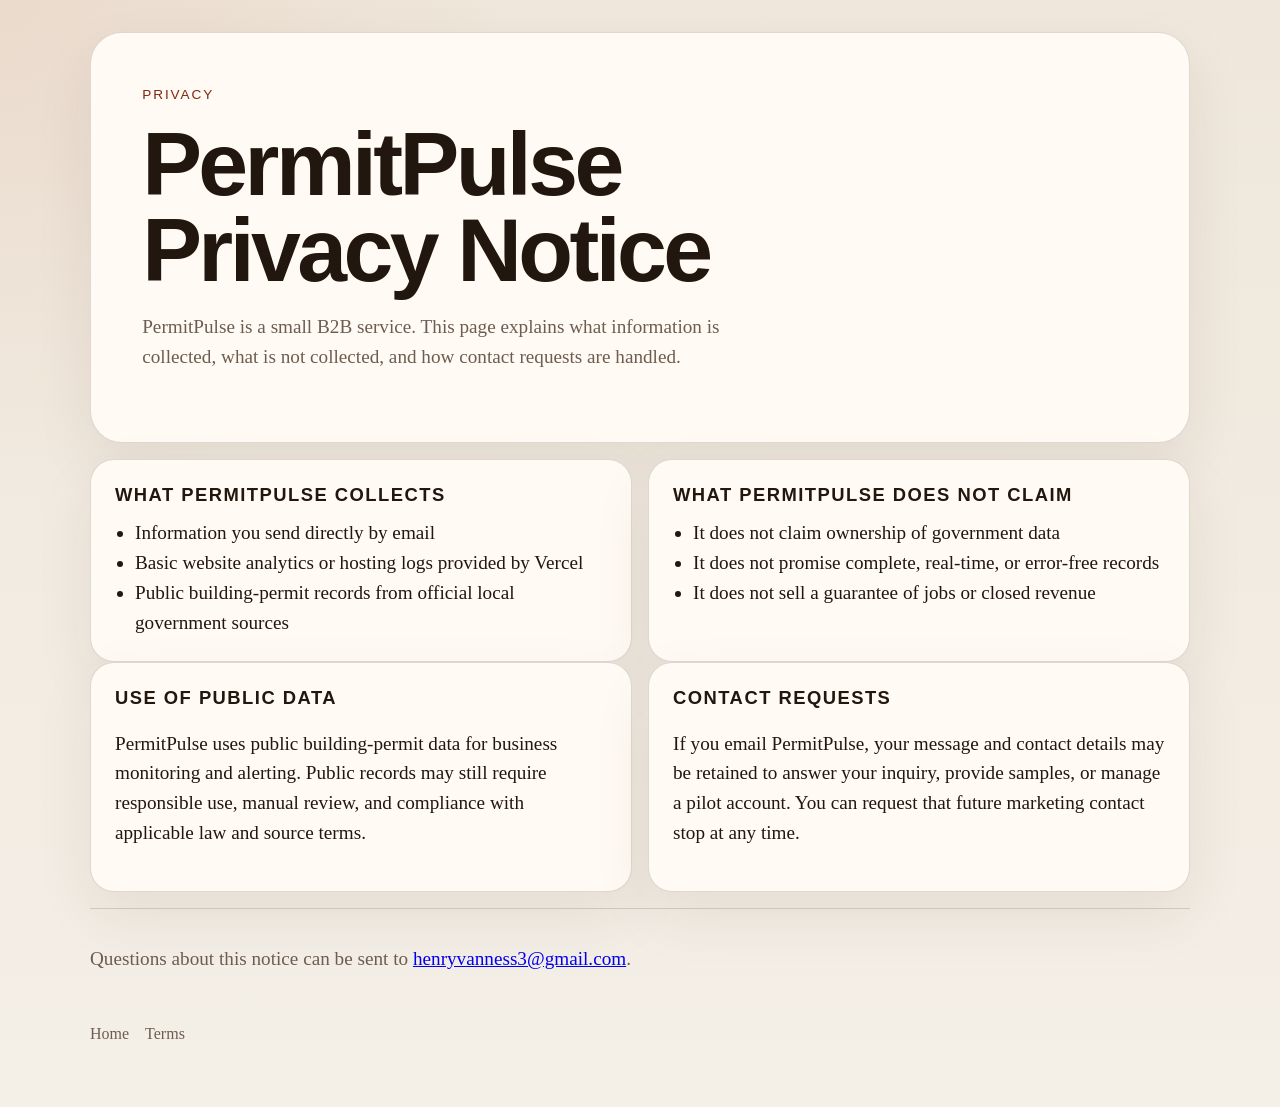
==== privacy.html @ 2e53e100 "Finish PermitPulse pre-outreach launch state" ====
<!DOCTYPE html>
<html lang="en">
  <head>
    <meta charset="UTF-8" />
    <meta name="viewport" content="width=device-width, initial-scale=1.0" />
    <title>PermitPulse | Privacy</title>
    <link rel="stylesheet" href="styles.css" />
  </head>
  <body>
    <main class="page legal-page">
      <section class="hero legal-hero">
        <p class="eyebrow">Privacy</p>
        <h1>PermitPulse Privacy Notice</h1>
        <p class="lede">
          PermitPulse is a small B2B service. This page explains what information
          is collected, what is not collected, and how contact requests are
          handled.
        </p>
      </section>
      <section class="grid legal-grid">
        <article>
          <h2>What PermitPulse Collects</h2>
          <ul>
            <li>Information you send directly by email</li>
            <li>Basic website analytics or hosting logs provided by Vercel</li>
            <li>Public building-permit records from official local government sources</li>
          </ul>
        </article>
        <article>
          <h2>What PermitPulse Does Not Claim</h2>
          <ul>
            <li>It does not claim ownership of government data</li>
            <li>It does not promise complete, real-time, or error-free records</li>
            <li>It does not sell a guarantee of jobs or closed revenue</li>
          </ul>
        </article>
      </section>
      <section class="grid legal-grid">
        <article>
          <h2>Use of Public Data</h2>
          <p>
            PermitPulse uses public building-permit data for business monitoring
            and alerting. Public records may still require responsible use,
            manual review, and compliance with applicable law and source terms.
          </p>
        </article>
        <article>
          <h2>Contact Requests</h2>
          <p>
            If you email PermitPulse, your message and contact details may be
            retained to answer your inquiry, provide samples, or manage a pilot
            account. You can request that future marketing contact stop at any
            time.
          </p>
        </article>
      </section>
      <section class="disclosure">
        <p>
          Questions about this notice can be sent to
          <a href="mailto:henryvanness3@gmail.com">henryvanness3@gmail.com</a>.
        </p>
      </section>
      <footer class="footer">
        <a href="index.html">Home</a>
        <a href="terms.html">Terms</a>
      </footer>
    </main>
  </body>
</html>
---- styles.css ----
:root {
  --bg: #f4efe7;
  --paper: #fffaf2;
  --ink: #21170f;
  --muted: #6d5d50;
  --accent: #b4411f;
  --accent-deep: #7f2710;
  --line: rgba(33, 23, 15, 0.15);
}

* {
  box-sizing: border-box;
}

body {
  margin: 0;
  min-height: 100vh;
  background:
    radial-gradient(circle at top left, rgba(180, 65, 31, 0.08), transparent 30%),
    linear-gradient(180deg, #efe7db 0%, var(--bg) 100%);
  color: var(--ink);
  font-family: "Source Serif 4", serif;
}

.page {
  width: min(1100px, calc(100vw - 2rem));
  margin: 0 auto;
  padding: 2rem 0 4rem;
}

.hero,
.grid article,
.sample-card {
  background: color-mix(in srgb, var(--paper) 92%, white 8%);
  border: 1px solid var(--line);
  box-shadow: 0 24px 60px rgba(64, 38, 18, 0.08);
}

.hero {
  padding: clamp(2rem, 4vw, 4rem);
  border-radius: 2rem;
}

.eyebrow,
h1,
h2,
.price {
  font-family: "Archivo Expanded", sans-serif;
}

.eyebrow {
  margin: 0 0 1rem;
  color: var(--accent-deep);
  font-size: 0.85rem;
  letter-spacing: 0.14em;
  text-transform: uppercase;
}

h1 {
  margin: 0;
  max-width: 12ch;
  font-size: clamp(2.8rem, 7vw, 5.8rem);
  line-height: 0.96;
  letter-spacing: -0.04em;
}

.lede,
.meta,
li,
p {
  font-size: clamp(1.05rem, 2vw, 1.2rem);
  line-height: 1.55;
}

.lede {
  max-width: 40rem;
  color: var(--muted);
}

.hero-actions {
  display: flex;
  flex-wrap: wrap;
  gap: 1rem;
  margin: 2rem 0 1rem;
}

.button {
  display: inline-block;
  padding: 0.95rem 1.25rem;
  border-radius: 999px;
  font-family: "Archivo Expanded", sans-serif;
  font-size: 0.85rem;
  text-decoration: none;
  text-transform: uppercase;
  letter-spacing: 0.08em;
}

.button-solid {
  background: var(--accent);
  color: #fff6ef;
}

.button-ghost {
  border: 1px solid var(--line);
  color: var(--ink);
}

.meta,
.price-sub {
  color: var(--muted);
}

.grid {
  display: grid;
  grid-template-columns: repeat(2, minmax(0, 1fr));
  gap: 1rem;
  margin-top: 1rem;
}

.grid article,
.sample-card {
  padding: 1.5rem;
  border-radius: 1.5rem;
}

h2 {
  margin-top: 0;
  margin-bottom: 0.75rem;
  font-size: 1.15rem;
  text-transform: uppercase;
  letter-spacing: 0.08em;
}

ul {
  margin: 0;
  padding-left: 1.25rem;
}

.band {
  margin: 1rem 0;
  padding: 1.5rem;
  border-top: 1px solid var(--line);
  border-bottom: 1px solid var(--line);
}

.band p {
  margin: 0;
  font-size: clamp(1.3rem, 2.8vw, 2rem);
}

.price {
  margin: 0;
  font-size: clamp(2rem, 5vw, 3rem);
}

.sample {
  margin-top: 1rem;
}

.sample-subject {
  color: var(--accent-deep);
}

.sample-note,
.disclosure p,
.footer a {
  color: var(--muted);
}

.sample-note {
  margin-top: 0.75rem;
}

.disclosure {
  margin-top: 1rem;
  padding: 1rem 0;
  border-top: 1px solid var(--line);
}

.footer {
  display: flex;
  flex-wrap: wrap;
  gap: 1rem;
  padding-top: 1rem;
}

.footer a {
  text-decoration: none;
}

.legal-page .hero {
  margin-bottom: 1rem;
}

.legal-grid {
  margin-top: 0;
}

@media (max-width: 800px) {
  .grid {
    grid-template-columns: 1fr;
  }

  h1 {
    max-width: none;
  }
}
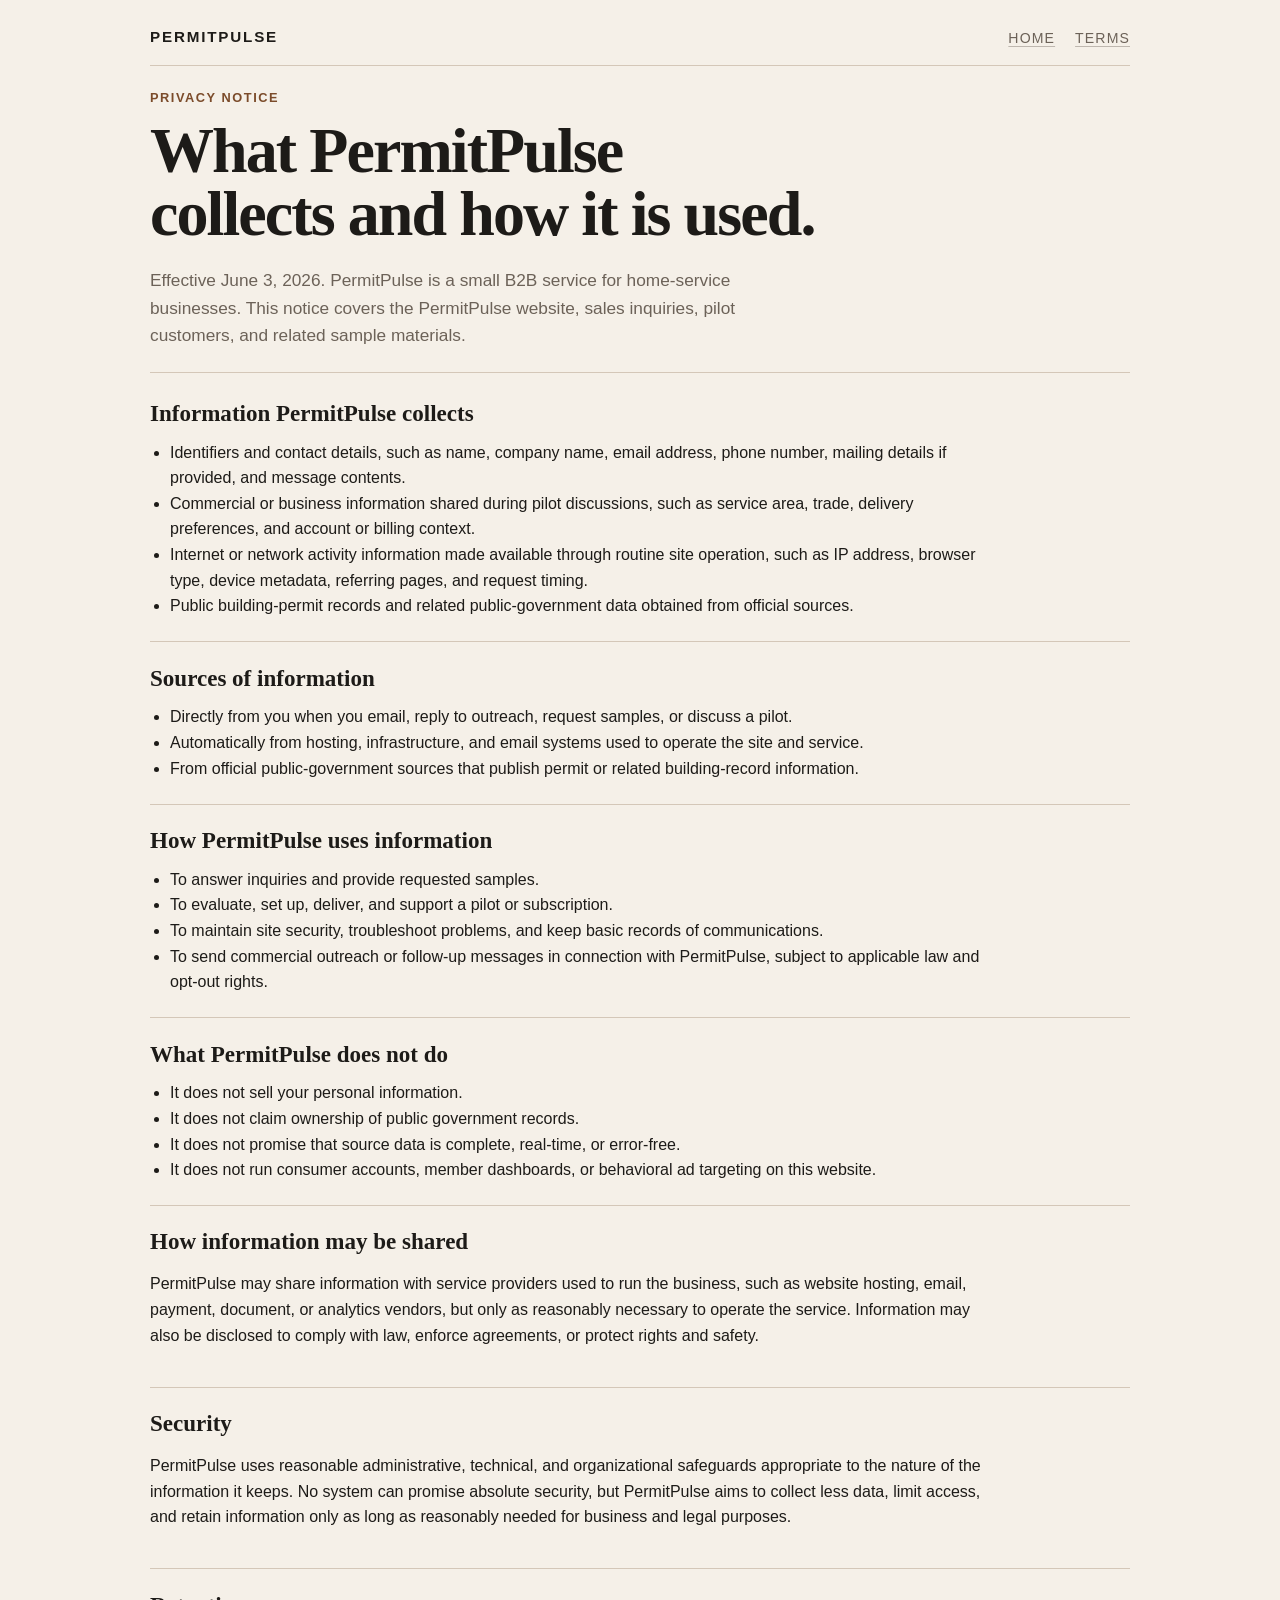
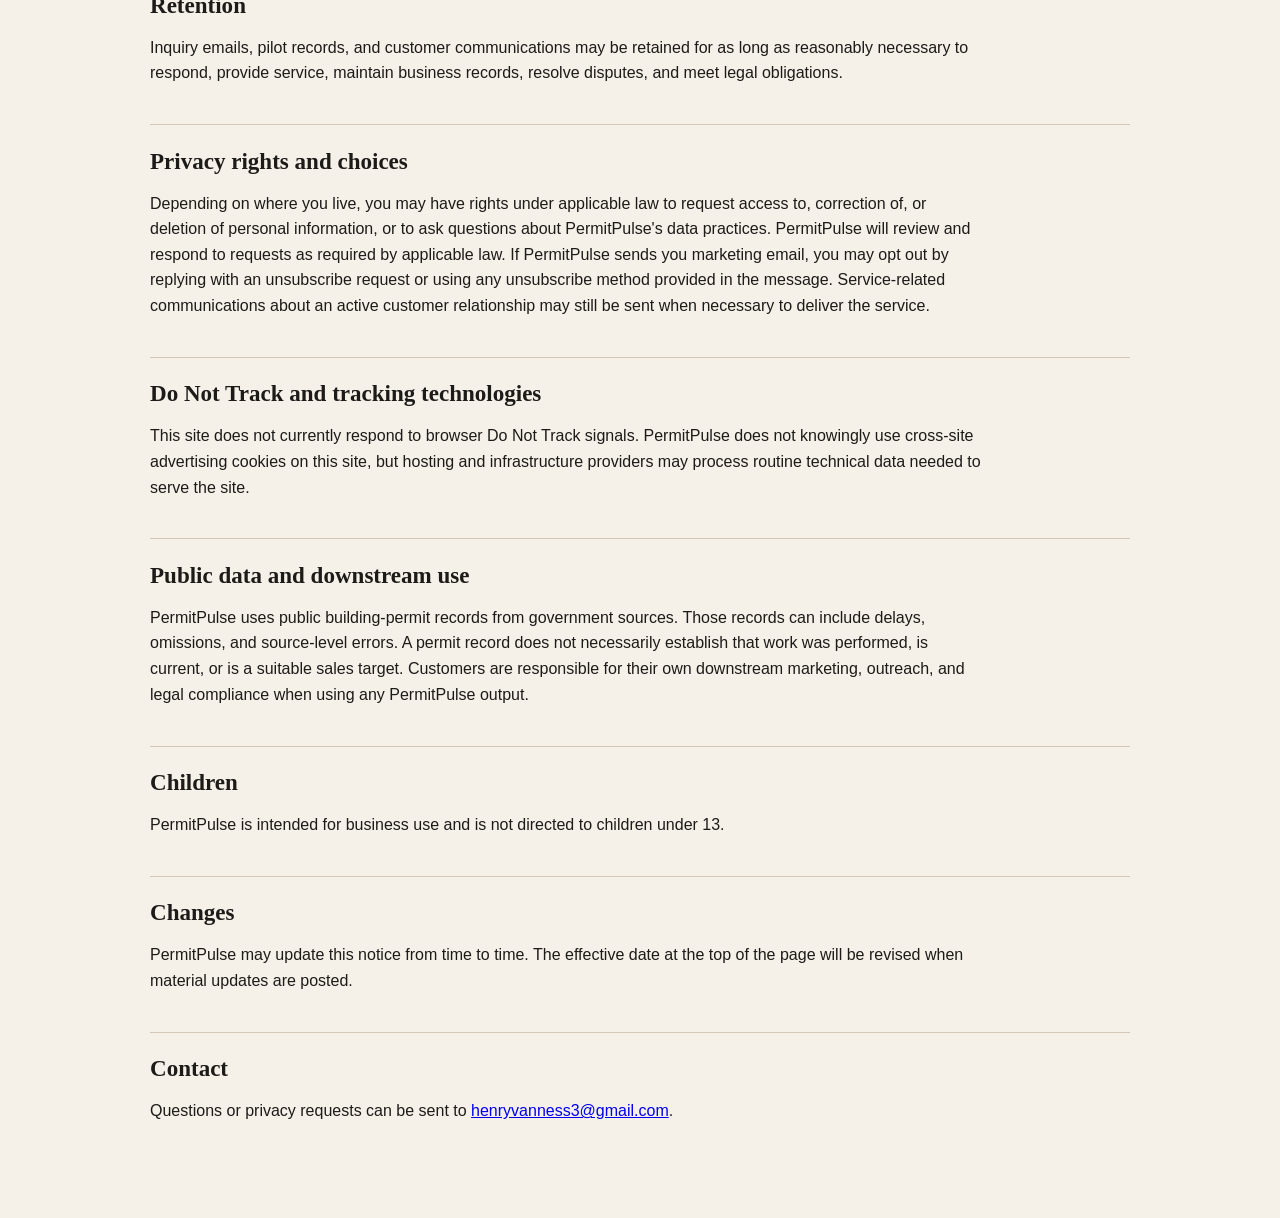
==== commit 7e538a00: "Replace placeholder legal pages with researched policies" ====
--- a/privacy.html
+++ b/privacy.html
@@ -3,67 +3,165 @@
   <head>
     <meta charset="UTF-8" />
     <meta name="viewport" content="width=device-width, initial-scale=1.0" />
-    <title>PermitPulse | Privacy</title>
+    <title>PermitPulse | Privacy Notice</title>
     <link rel="stylesheet" href="styles.css" />
   </head>
   <body>
     <main class="page legal-page">
-      <section class="hero legal-hero">
-        <p class="eyebrow">Privacy</p>
-        <h1>PermitPulse Privacy Notice</h1>
-        <p class="lede">
-          PermitPulse is a small B2B service. This page explains what information
-          is collected, what is not collected, and how contact requests are
-          handled.
-        </p>
+      <header class="site-header">
+        <p class="brand">PermitPulse</p>
+        <div class="header-links">
+          <a href="index.html">Home</a>
+          <a href="terms.html">Terms</a>
+        </div>
+      </header>
+
+      <section class="hero legal-hero section">
+        <div class="hero-copy">
+          <p class="eyebrow">Privacy notice</p>
+          <h1>What PermitPulse collects and how it is used.</h1>
+          <p class="lede">
+            Effective June 3, 2026. PermitPulse is a small B2B service for
+            home-service businesses. This notice covers the PermitPulse website,
+            sales inquiries, pilot customers, and related sample materials.
+          </p>
+        </div>
       </section>
-      <section class="grid legal-grid">
-        <article>
-          <h2>What PermitPulse Collects</h2>
+
+      <section class="legal-stack">
+        <section class="section legal-section">
+          <h2>Information PermitPulse collects</h2>
           <ul>
-            <li>Information you send directly by email</li>
-            <li>Basic website analytics or hosting logs provided by Vercel</li>
-            <li>Public building-permit records from official local government sources</li>
+            <li>Identifiers and contact details, such as name, company name, email address, phone number, mailing details if provided, and message contents.</li>
+            <li>Commercial or business information shared during pilot discussions, such as service area, trade, delivery preferences, and account or billing context.</li>
+            <li>Internet or network activity information made available through routine site operation, such as IP address, browser type, device metadata, referring pages, and request timing.</li>
+            <li>Public building-permit records and related public-government data obtained from official sources.</li>
           </ul>
-        </article>
-        <article>
-          <h2>What PermitPulse Does Not Claim</h2>
+        </section>
+
+        <section class="section legal-section">
+          <h2>Sources of information</h2>
           <ul>
-            <li>It does not claim ownership of government data</li>
-            <li>It does not promise complete, real-time, or error-free records</li>
-            <li>It does not sell a guarantee of jobs or closed revenue</li>
+            <li>Directly from you when you email, reply to outreach, request samples, or discuss a pilot.</li>
+            <li>Automatically from hosting, infrastructure, and email systems used to operate the site and service.</li>
+            <li>From official public-government sources that publish permit or related building-record information.</li>
           </ul>
-        </article>
+        </section>
+
+        <section class="section legal-section">
+          <h2>How PermitPulse uses information</h2>
+          <ul>
+            <li>To answer inquiries and provide requested samples.</li>
+            <li>To evaluate, set up, deliver, and support a pilot or subscription.</li>
+            <li>To maintain site security, troubleshoot problems, and keep basic records of communications.</li>
+            <li>To send commercial outreach or follow-up messages in connection with PermitPulse, subject to applicable law and opt-out rights.</li>
+          </ul>
+        </section>
+
+        <section class="section legal-section">
+          <h2>What PermitPulse does not do</h2>
+          <ul>
+            <li>It does not sell your personal information.</li>
+            <li>It does not claim ownership of public government records.</li>
+            <li>It does not promise that source data is complete, real-time, or error-free.</li>
+            <li>It does not run consumer accounts, member dashboards, or behavioral ad targeting on this website.</li>
+          </ul>
+        </section>
+
+        <section class="section legal-section">
+          <h2>How information may be shared</h2>
+          <p>
+            PermitPulse may share information with service providers used to run
+            the business, such as website hosting, email, payment, document, or
+            analytics vendors, but only as reasonably necessary to operate the
+            service. Information may also be disclosed to comply with law, enforce
+            agreements, or protect rights and safety.
+          </p>
+        </section>
+
+        <section class="section legal-section">
+          <h2>Security</h2>
+          <p>
+            PermitPulse uses reasonable administrative, technical, and
+            organizational safeguards appropriate to the nature of the information
+            it keeps. No system can promise absolute security, but PermitPulse
+            aims to collect less data, limit access, and retain information only
+            as long as reasonably needed for business and legal purposes.
+          </p>
+        </section>
+
+        <section class="section legal-section">
+          <h2>Retention</h2>
+          <p>
+            Inquiry emails, pilot records, and customer communications may be
+            retained for as long as reasonably necessary to respond, provide
+            service, maintain business records, resolve disputes, and meet legal
+            obligations.
+          </p>
+        </section>
+
+        <section class="section legal-section">
+          <h2>Privacy rights and choices</h2>
+          <p>
+            Depending on where you live, you may have rights under applicable law
+            to request access to, correction of, or deletion of personal
+            information, or to ask questions about PermitPulse's data practices.
+            PermitPulse will review and respond to requests as required by
+            applicable law. If PermitPulse sends you marketing email, you may opt
+            out by replying with an unsubscribe request or using any unsubscribe
+            method provided in the message. Service-related communications about
+            an active customer relationship may still be sent when necessary to
+            deliver the service.
+          </p>
+        </section>
+
+        <section class="section legal-section">
+          <h2>Do Not Track and tracking technologies</h2>
+          <p>
+            This site does not currently respond to browser Do Not Track signals.
+            PermitPulse does not knowingly use cross-site advertising cookies on
+            this site, but hosting and infrastructure providers may process
+            routine technical data needed to serve the site.
+          </p>
+        </section>
+
+        <section class="section legal-section">
+          <h2>Public data and downstream use</h2>
+          <p>
+            PermitPulse uses public building-permit records from government
+            sources. Those records can include delays, omissions, and source-level
+            errors. A permit record does not necessarily establish that work was
+            performed, is current, or is a suitable sales target. Customers are
+            responsible for their own downstream marketing, outreach, and legal
+            compliance when using any PermitPulse output.
+          </p>
+        </section>
+
+        <section class="section legal-section">
+          <h2>Children</h2>
+          <p>
+            PermitPulse is intended for business use and is not directed to
+            children under 13.
+          </p>
+        </section>
+
+        <section class="section legal-section">
+          <h2>Changes</h2>
+          <p>
+            PermitPulse may update this notice from time to time. The effective
+            date at the top of the page will be revised when material updates are
+            posted.
+          </p>
+        </section>
+
+        <section class="section legal-section legal-contact">
+          <h2>Contact</h2>
+          <p>
+            Questions or privacy requests can be sent to
+            <a href="mailto:henryvanness3@gmail.com">henryvanness3@gmail.com</a>.
+          </p>
+        </section>
       </section>
-      <section class="grid legal-grid">
-        <article>
-          <h2>Use of Public Data</h2>
-          <p>
-            PermitPulse uses public building-permit data for business monitoring
-            and alerting. Public records may still require responsible use,
-            manual review, and compliance with applicable law and source terms.
-          </p>
-        </article>
-        <article>
-          <h2>Contact Requests</h2>
-          <p>
-            If you email PermitPulse, your message and contact details may be
-            retained to answer your inquiry, provide samples, or manage a pilot
-            account. You can request that future marketing contact stop at any
-            time.
-          </p>
-        </article>
-      </section>
-      <section class="disclosure">
-        <p>
-          Questions about this notice can be sent to
-          <a href="mailto:henryvanness3@gmail.com">henryvanness3@gmail.com</a>.
-        </p>
-      </section>
-      <footer class="footer">
-        <a href="index.html">Home</a>
-        <a href="terms.html">Terms</a>
-      </footer>
     </main>
   </body>
 </html>
--- a/styles.css
+++ b/styles.css
@@ -1,11 +1,10 @@
 :root {
-  --bg: #f4efe7;
-  --paper: #fffaf2;
-  --ink: #21170f;
-  --muted: #6d5d50;
-  --accent: #b4411f;
-  --accent-deep: #7f2710;
-  --line: rgba(33, 23, 15, 0.15);
+  --bg: #f5f0e8;
+  --panel: #fbf8f2;
+  --ink: #1d1b18;
+  --muted: #6c6258;
+  --line: #d4c7b8;
+  --accent: #7b4b2a;
 }
 
 * {
@@ -15,193 +14,267 @@
 body {
   margin: 0;
   min-height: 100vh;
-  background:
-    radial-gradient(circle at top left, rgba(180, 65, 31, 0.08), transparent 30%),
-    linear-gradient(180deg, #efe7db 0%, var(--bg) 100%);
+  background: var(--bg);
   color: var(--ink);
-  font-family: "Source Serif 4", serif;
+  font-family: "Avenir Next", "Segoe UI", sans-serif;
 }
 
 .page {
-  width: min(1100px, calc(100vw - 2rem));
+  width: min(1080px, calc(100vw - 2.5rem));
   margin: 0 auto;
-  padding: 2rem 0 4rem;
-}
-
-.hero,
-.grid article,
-.sample-card {
-  background: color-mix(in srgb, var(--paper) 92%, white 8%);
-  border: 1px solid var(--line);
-  box-shadow: 0 24px 60px rgba(64, 38, 18, 0.08);
+  padding: 1.2rem 0 3.5rem;
+}
+
+.site-header,
+.section {
+  border-bottom: 1px solid var(--line);
+}
+
+.site-header {
+  display: flex;
+  justify-content: space-between;
+  gap: 1rem;
+  align-items: flex-start;
+  padding: 0.35rem 0 1rem;
+}
+
+.header-links {
+  display: flex;
+  flex-wrap: wrap;
+  gap: 1.25rem;
+  padding-top: 0.35rem;
+  font-size: 0.88rem;
+  text-transform: uppercase;
+  letter-spacing: 0.08em;
+}
+
+.brand {
+  margin: 0;
+  font-size: 0.95rem;
+  font-weight: 700;
+  letter-spacing: 0.12em;
+  text-transform: uppercase;
 }
 
 .hero {
-  padding: clamp(2rem, 4vw, 4rem);
-  border-radius: 2rem;
+  display: grid;
+  grid-template-columns: minmax(0, 1.65fr) minmax(17rem, 0.85fr);
+  gap: clamp(2rem, 4vw, 4rem);
+  align-items: start;
+  padding-top: 1.2rem;
+  padding-bottom: 1.5rem;
+}
+
+.hero-copy {
+  max-width: 42rem;
 }
 
 .eyebrow,
-h1,
-h2,
-.price {
-  font-family: "Archivo Expanded", sans-serif;
-}
-
-.eyebrow {
-  margin: 0 0 1rem;
-  color: var(--accent-deep);
-  font-size: 0.85rem;
-  letter-spacing: 0.14em;
+.section-kicker,
+.rail-title {
+  margin: 0 0 0.7rem;
+  color: var(--accent);
+  font-size: 0.8rem;
+  font-weight: 700;
+  letter-spacing: 0.12em;
   text-transform: uppercase;
 }
 
 h1 {
   margin: 0;
-  max-width: 12ch;
-  font-size: clamp(2.8rem, 7vw, 5.8rem);
-  line-height: 0.96;
-  letter-spacing: -0.04em;
+  max-width: none;
+  font-family: "Iowan Old Style", "Palatino Linotype", "Book Antiqua", Georgia, serif;
+  font-size: clamp(2.6rem, 5vw, 4.9rem);
+  line-height: 0.98;
+  letter-spacing: -0.03em;
+  font-weight: 600;
+  text-wrap: balance;
 }
 
 .lede,
-.meta,
 li,
 p {
-  font-size: clamp(1.05rem, 2vw, 1.2rem);
-  line-height: 1.55;
+  font-size: 1rem;
+  line-height: 1.6;
 }
 
 .lede {
-  max-width: 40rem;
-  color: var(--muted);
-}
-
-.hero-actions {
-  display: flex;
-  flex-wrap: wrap;
-  gap: 1rem;
-  margin: 2rem 0 1rem;
-}
-
-.button {
-  display: inline-block;
-  padding: 0.95rem 1.25rem;
-  border-radius: 999px;
-  font-family: "Archivo Expanded", sans-serif;
-  font-size: 0.85rem;
-  text-decoration: none;
-  text-transform: uppercase;
-  letter-spacing: 0.08em;
-}
-
-.button-solid {
-  background: var(--accent);
-  color: #fff6ef;
-}
-
-.button-ghost {
-  border: 1px solid var(--line);
+  max-width: 38rem;
+  color: var(--muted);
+  margin: 1.35rem 0 0;
+  font-size: 1.08rem;
+}
+
+.hero-note {
+  max-width: 28rem;
+  margin: 1rem 0 0;
+  font-size: 0.96rem;
   color: var(--ink);
 }
 
-.meta,
-.price-sub {
-  color: var(--muted);
-}
-
-.grid {
-  display: grid;
-  grid-template-columns: repeat(2, minmax(0, 1fr));
-  gap: 1rem;
-  margin-top: 1rem;
-}
-
-.grid article,
-.sample-card {
-  padding: 1.5rem;
-  border-radius: 1.5rem;
+.section {
+  padding: 1.4rem 0;
 }
 
 h2 {
   margin-top: 0;
-  margin-bottom: 0.75rem;
-  font-size: 1.15rem;
+  margin-bottom: 0.8rem;
+  font-family: "Iowan Old Style", "Palatino Linotype", "Book Antiqua", Georgia, serif;
+  font-size: clamp(1.45rem, 2vw, 2rem);
+  font-weight: 700;
+  text-transform: none;
+  letter-spacing: 0;
+}
+
+ul {
+  margin: 0.25rem 0 0;
+  padding-left: 1.25rem;
+}
+
+.two-col {
+  display: grid;
+  grid-template-columns: repeat(2, minmax(0, 1fr));
+  gap: clamp(1.5rem, 3vw, 3rem);
+}
+
+.facts {
+  display: grid;
+  grid-template-columns: 1fr;
+  gap: 0;
+  margin: 0;
+}
+
+.facts div {
+  display: grid;
+  grid-template-columns: 8rem 1fr;
+  gap: 0.35rem 1rem;
+  padding: 0.72rem 0;
+  border-top: 1px solid var(--line);
+}
+
+.hero-rail {
+  background: var(--panel);
+  padding: 1.1rem 1.15rem 0.55rem;
+  border: 1px solid var(--line);
+}
+
+.facts dt {
+  color: var(--muted);
+  font-size: 0.86rem;
+  font-weight: 700;
+  text-transform: uppercase;
+  letter-spacing: 0.06em;
+}
+
+.facts dd {
+  margin: 0;
+}
+
+.section-head {
+  display: flex;
+  justify-content: space-between;
+  gap: 1.5rem;
+  align-items: end;
+  margin-bottom: 0.8rem;
+}
+
+.section-aside {
+  max-width: 22rem;
+  margin: 0 0 0.3rem;
+  font-size: 0.95rem;
+  color: var(--muted);
+}
+
+.sample-table {
+  width: 100%;
+  border-collapse: collapse;
+  margin-top: 0.2rem;
+  background: var(--panel);
+}
+
+.sample-table th,
+.sample-table td {
+  padding: 0.8rem 0.65rem;
+  border-top: 1px solid var(--line);
+  vertical-align: top;
+  text-align: left;
+  font-size: 0.95rem;
+}
+
+.sample-table th {
+  font-size: 0.8rem;
+  color: var(--accent);
   text-transform: uppercase;
   letter-spacing: 0.08em;
-}
-
-ul {
-  margin: 0;
-  padding-left: 1.25rem;
-}
-
-.band {
-  margin: 1rem 0;
-  padding: 1.5rem;
-  border-top: 1px solid var(--line);
-  border-bottom: 1px solid var(--line);
-}
-
-.band p {
-  margin: 0;
-  font-size: clamp(1.3rem, 2.8vw, 2rem);
-}
-
-.price {
-  margin: 0;
-  font-size: clamp(2rem, 5vw, 3rem);
-}
-
-.sample {
-  margin-top: 1rem;
-}
-
-.sample-subject {
-  color: var(--accent-deep);
+  font-weight: 700;
 }
 
 .sample-note,
 .disclosure p,
-.footer a {
-  color: var(--muted);
+.header-links a,
+.facts a {
+  color: var(--muted);
+}
+
+.header-links a,
+.facts a {
+  text-decoration-color: color-mix(in srgb, var(--muted) 40%, transparent);
+  text-underline-offset: 0.18em;
 }
 
 .sample-note {
-  margin-top: 0.75rem;
+  margin-top: 0.8rem;
+  font-size: 0.93rem;
 }
 
 .disclosure {
-  margin-top: 1rem;
-  padding: 1rem 0;
-  border-top: 1px solid var(--line);
-}
-
-.footer {
-  display: flex;
-  flex-wrap: wrap;
-  gap: 1rem;
-  padding-top: 1rem;
-}
-
-.footer a {
-  text-decoration: none;
-}
-
-.legal-page .hero {
-  margin-bottom: 1rem;
-}
-
-.legal-grid {
-  margin-top: 0;
+  border-bottom: 0;
+}
+
+.legal-page {
+  width: min(980px, calc(100vw - 2.5rem));
+}
+
+.legal-hero {
+  display: block;
+}
+
+.legal-stack {
+  margin-top: 0.25rem;
+}
+
+.legal-section {
+  padding-right: 0;
+}
+
+.legal-section h2 {
+  font-size: clamp(1.3rem, 1.8vw, 1.7rem);
+}
+
+.legal-section p,
+.legal-section li {
+  max-width: 52rem;
+}
+
+.legal-contact {
+  border-bottom: 0;
 }
 
 @media (max-width: 800px) {
-  .grid {
+  .site-header,
+  .hero,
+  .two-col,
+  .section-head {
+    display: grid;
     grid-template-columns: 1fr;
   }
 
-  h1 {
-    max-width: none;
+  .site-header {
+    gap: 0.5rem;
   }
-}
+
+  .facts div {
+    grid-template-columns: 1fr;
+    gap: 0.2rem;
+  }
+}
